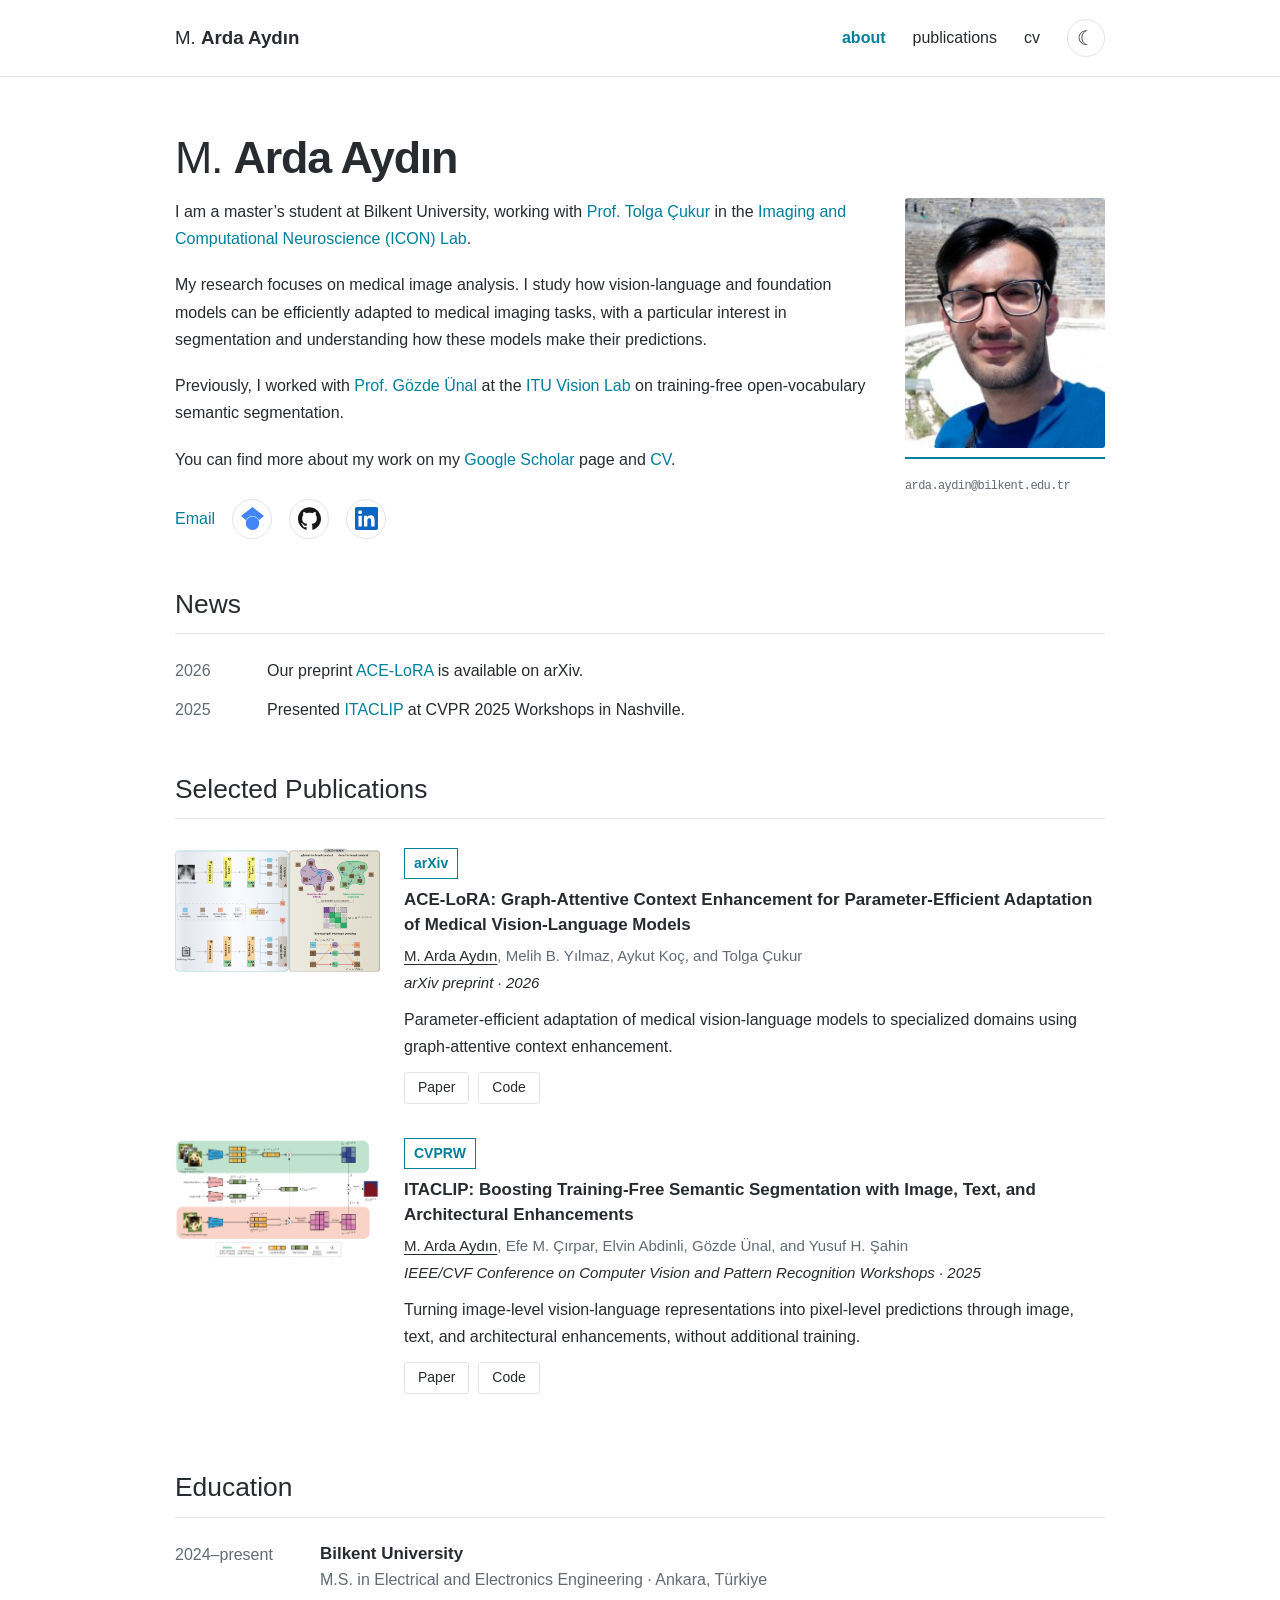
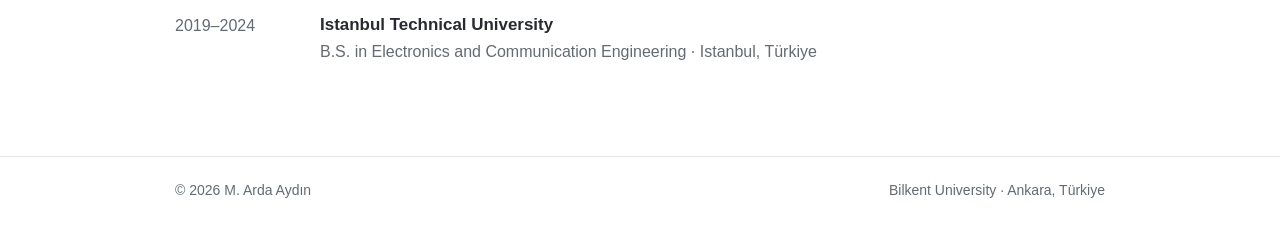
==== index.html @ 01578c2b "Add files via upload" ====
<!doctype html>
<html lang="en"><head><meta charset="utf-8"><meta name="viewport" content="width=device-width, initial-scale=1"><title>About | M. Arda Aydın</title><meta name="description" content="M. Arda Aydın is a master's student at Bilkent University researching medical vision-language models, efficient adaptation, segmentation, and interpretability."><link rel="icon" type="image/svg+xml" href="data:image/svg+xml,%3Csvg%20xmlns%3D%22http%3A//www.w3.org/2000/svg%22%20viewBox%3D%220%200%2064%2064%22%3E%3Crect%20width%3D%2264%22%20height%3D%2264%22%20rx%3D%2212%22%20fill%3D%22%23007f9c%22/%3E%3Ctext%20x%3D%2232%22%20y%3D%2244%22%20text-anchor%3D%22middle%22%20font-family%3D%22Arial%22%20font-size%3D%2239%22%20font-weight%3D%22bold%22%20fill%3D%22white%22%3EA%3C/text%3E%3C/svg%3E"><link rel="stylesheet" href="assets/style.css"><script src="assets/site.js"></script><style>
.portrait-figure .portrait-caption{margin-top:9px;padding-top:11px;border-top:2px solid var(--accent);line-height:1.45}
.portrait-figure .portrait-caption .portrait-role{color:var(--muted);font-size:.75rem;letter-spacing:.08em;text-transform:uppercase}
.portrait-figure .portrait-caption .portrait-affiliation{color:var(--text);font-size:.98rem;font-weight:600;margin-top:2px}
.portrait-figure .portrait-caption .portrait-email{color:var(--muted);font-family:ui-monospace,SFMono-Regular,Menlo,Consolas,monospace;font-size:.75rem;letter-spacing:-.05em;margin-top:8px;overflow-wrap:anywhere}
</style></head>
<body><a class="skip" href="#main">Skip to content</a><header><nav class="container nav" aria-label="Main navigation"><a class="brand" href="index.html">M. <span>Arda Aydın</span></a><div class="nav-links"><a href="index.html" aria-current="page">about</a><a href="publications.html">publications</a><a href="assets/Arda-Aydin-CV.pdf" target="_blank" rel="noopener">cv</a><button class="theme-toggle" aria-label="Switch color theme" type="button">☾</button></div></nav></header><main id="main" class="container"><h1>M. <strong>Arda Aydın</strong></h1>
<figure class="portrait-figure"><img class="portrait" src="assets/portrait.jpeg" alt="M. Arda Aydın" width="200" height="250"><figcaption class="portrait-caption"><span class="portrait-email">arda.aydin@bilkent.edu.tr</span></figcaption></figure>
<div class="intro">
<p>I am a master’s student at Bilkent University, working with <a href="https://kilyos.ee.bilkent.edu.tr/~cukur/">Prof. Tolga Çukur</a> in the <a href="https://www.icon.bilkent.edu.tr/">Imaging and Computational Neuroscience (ICON) Lab</a>.</p>
<p>My research focuses on medical image analysis. I study how vision-language and foundation models can be efficiently adapted to medical imaging tasks, with a particular interest in segmentation and understanding how these models make their predictions.</p>
<p>Previously, I worked with <a href="https://gozde-unal.github.io/">Prof. Gözde Ünal</a> at the <a href="https://ituvisionlab.github.io/people/">ITU Vision Lab</a> on training-free open-vocabulary semantic segmentation.</p>
<p>You can find more about my work on my <a href="https://scholar.google.com/citations?user=mPN5te8AAAAJ&amp;hl=en">Google Scholar</a> page and <a href="assets/Arda-Aydin-CV.pdf" target="_blank" rel="noopener">CV</a>.</p>
</div><div class="socials"><a href="mailto:arda.aydin@bilkent.edu.tr">Email</a><a href="https://scholar.google.com/citations?user=mPN5te8AAAAJ&amp;hl=en" aria-label="Google Scholar"><img class="social-icon" src="assets/googlescholar.svg" width="25" height="25" alt=""></a><a href="https://github.com/m-arda-aydn" aria-label="GitHub"><img class="social-icon" src="assets/github.svg" width="25" height="25" alt=""></a><a href="https://www.linkedin.com/in/mustafa-arda-aydin" aria-label="LinkedIn"><img class="social-icon" src="assets/linkedin.svg" width="25" height="25" alt=""></a></div>
<section class="section" aria-labelledby="news-title"><div class="section-heading"><h2 id="news-title">News</h2></div>
<div class="news-row"><span class="date">2026</span><p>Our preprint <a href="https://arxiv.org/abs/2603.17079">ACE-LoRA</a> is available on arXiv.</p></div>
<div class="news-row"><span class="date">2025</span><p>Presented <a href="https://arxiv.org/pdf/2411.12044">ITACLIP</a> at CVPR 2025 Workshops in Nashville.</p></div>
</section>
<section class="section" aria-labelledby="selected-title"><div class="section-heading"><h2 id="selected-title">Selected Publications</h2></div><article class="publication"><div class="paper-visual"><img class="paper-image" src="assets/ace-lora-overview.png" alt="ACE-LoRA method overview"></div><div class="paper-body"><span class="venue">arXiv</span><h3>ACE-LoRA: Graph-Attentive Context Enhancement for Parameter-Efficient Adaptation of Medical Vision-Language Models</h3><p class="authors"><strong>M. Arda Aydın</strong>, Melih B. Yılmaz, Aykut Koç, and Tolga Çukur</p><p class="journal">arXiv preprint · 2026</p><p class="paper-summary">Parameter-efficient adaptation of medical vision-language models to specialized domains using graph-attentive context enhancement.</p><div class="paper-links"><a class="button" href="https://arxiv.org/abs/2603.17079">Paper</a><a class="button" href="https://github.com/icon-lab/ACE-LoRA">Code</a></div></div></article><article class="publication"><div class="paper-visual"><img class="paper-image" src="assets/itaclip-overview.png" alt="ITACLIP method overview"></div><div class="paper-body"><span class="venue">CVPRW</span><h3>ITACLIP: Boosting Training-Free Semantic Segmentation with Image, Text, and Architectural Enhancements</h3><p class="authors"><strong>M. Arda Aydın</strong>, Efe M. Çırpar, Elvin Abdinli, Gözde Ünal, and Yusuf H. Şahin</p><p class="journal">IEEE/CVF Conference on Computer Vision and Pattern Recognition Workshops · 2025</p><p class="paper-summary">Turning image-level vision-language representations into pixel-level predictions through image, text, and architectural enhancements, without additional training.</p><div class="paper-links"><a class="button" href="https://openaccess.thecvf.com/content/CVPR2025W/PixFoundation/html/Aydin_ITACLIP_Boosting_Training-Free_Semantic_Segmentation_with_Image_Text_and_Architectural_CVPRW_2025_paper.html">Paper</a><a class="button" href="https://github.com/m-arda-aydn/ITACLIP">Code</a></div></div></article></section><section class="section education" aria-labelledby="education-title"><div class="section-heading"><h2 id="education-title">Education</h2></div><div class="education-item"><span class="date">2024–present</span><div><h3>Bilkent University</h3><p>M.S. in Electrical and Electronics Engineering <span class="education-place">· Ankara, Türkiye</span></p></div></div><div class="education-item"><span class="date">2019–2024</span><div><h3>Istanbul Technical University</h3><p>B.S. in Electronics and Communication Engineering <span class="education-place">· Istanbul, Türkiye</span></p></div></div></section></main><footer><div class="container footer-inner"><span>© 2026 M. Arda Aydın</span><span>Bilkent University · Ankara, Türkiye</span></div></footer></body></html>
---- assets/style.css ----
:root{color-scheme:light;--bg:#fff;--text:#272b2f;--muted:#626b73;--accent:#007f9c;--line:#e2e6e9;--soft:#f5f8fa}
:root[data-theme=dark]{color-scheme:dark;--bg:#191c20;--text:#e6e9ed;--muted:#a5afb9;--accent:#54cce7;--line:#363d44;--soft:#242a30}
*{box-sizing:border-box}html{font-size:16px;scroll-behavior:smooth}body{margin:0;background:var(--bg);color:var(--text);font-family:Arial,Helvetica,sans-serif;line-height:1.7}a{color:var(--accent);text-decoration:none}a:hover{text-decoration:underline}a:focus-visible,button:focus-visible,summary:focus-visible{outline:3px solid var(--accent);outline-offset:5px}p{margin:0 0 1.2rem}strong{font-weight:600}header{border-bottom:1px solid var(--line)}.container{width:min(930px,calc(100% - 48px));margin:auto}.nav{min-height:76px;display:flex;align-items:center;justify-content:space-between;gap:24px}.brand{font-size:1.17rem;color:var(--text);white-space:nowrap}.brand span{font-weight:600}.nav-links{display:flex;align-items:center;gap:27px}.nav-links a{color:var(--text)}.nav-links a[aria-current=page]{color:var(--accent);font-weight:600}.theme-toggle{width:38px;height:38px;border:1px solid var(--line);border-radius:50%;background:var(--bg);color:var(--text);cursor:pointer;font-size:1.25rem;display:grid;place-items:center}main{padding-top:54px;padding-bottom:72px;min-height:calc(100vh - 163px)}h1{font-size:2.8rem;font-weight:300;letter-spacing:-1.2px;line-height:1.2;margin:0 0 13px}h1 strong{font-weight:600}h2{font-size:1.65rem;line-height:1.3;font-weight:400;margin:0 0 24px}h3{font-size:1.06rem;line-height:1.5;margin:0 0 5px;font-weight:600}.subtitle{color:var(--muted);margin-bottom:30px}.intro{max-width:830px}.socials{display:flex;gap:23px;flex-wrap:wrap;margin-top:26px}.section{margin-top:48px}.section-heading{display:flex;align-items:baseline;justify-content:space-between;gap:20px;border-bottom:1px solid var(--line);margin-bottom:23px}.section-heading h2{margin-bottom:12px}.small-link{font-size:.9rem;white-space:nowrap}.news-row{display:grid;grid-template-columns:70px 1fr;gap:22px;margin-bottom:12px}.news-row p{margin:0}.date,.year{color:var(--muted);font-variant-numeric:tabular-nums}.publication{display:grid;grid-template-columns:118px 1fr;gap:25px;padding:6px 0 28px}.venue{display:inline-block;padding:4px 9px;color:var(--accent);border:1px solid var(--accent);font-size:.875rem;line-height:1.5;font-weight:600;text-align:center}.authors{font-size:.94rem;margin-bottom:2px;color:var(--muted)}.authors strong{color:var(--text);font-weight:400;text-decoration:underline;text-underline-offset:3px}.journal{font-size:.94rem;font-style:italic;margin-bottom:8px}.paper-summary{font-size:1rem;margin:10px 0 12px}.paper-links{display:flex;gap:9px;flex-wrap:wrap}.button{display:inline-block;border:1px solid var(--line);padding:3px 13px;font-size:.875rem;border-radius:3px;color:var(--text);background:var(--bg);cursor:pointer;font-family:inherit;line-height:1.7}.button:hover{border-color:var(--accent);color:var(--accent);text-decoration:none}.year-group{margin-top:32px}.year-heading{font-weight:300;color:var(--muted);font-size:1.5rem;border-bottom:1px solid var(--line);padding-bottom:8px;margin-bottom:22px}.cv-section{margin-top:34px}.cv-section h2{border-bottom:1px solid var(--line);padding-bottom:10px;font-size:1.45rem}.cv-entry{display:grid;grid-template-columns:148px 1fr;gap:22px;margin-bottom:24px}.cv-entry p{margin:0 0 6px}.cv-entry ul{padding-left:20px;margin:7px 0}.meta{color:var(--muted);font-size:.94rem}.cv-title{display:flex;justify-content:space-between;align-items:center;gap:20px}.awards{padding-left:20px}.awards li{padding-left:4px;margin-bottom:10px}footer{border-top:1px solid var(--line);padding:22px 0;color:var(--muted);font-size:.875rem}.footer-inner{display:flex;justify-content:space-between;gap:20px;flex-wrap:wrap}.skip{position:absolute;left:16px;top:-100px;background:var(--bg);padding:10px}.skip:focus{top:5px}.print-only{display:none}
@media(max-width:650px){.container{width:calc(100% - 36px)}.nav{flex-wrap:wrap;gap:10px;padding:16px 0}.nav-links{gap:22px;width:100%;justify-content:space-between}.brand{font-size:1.1rem}main{padding-top:35px}h1{font-size:2.1rem;letter-spacing:-.5px}.subtitle{font-size:.94rem}.publication{grid-template-columns:1fr;gap:10px;padding-bottom:30px}.venue{font-size:.8125rem}.cv-entry{grid-template-columns:1fr;gap:3px}.news-row{grid-template-columns:48px 1fr;gap:13px}.section{margin-top:36px}.socials{gap:16px}.section-heading{align-items:center}.section-heading h2{font-size:1.45rem}.cv-title{align-items:flex-start}h2{font-size:1.5rem}}
@media(prefers-reduced-motion:reduce){html{scroll-behavior:auto}}
@media print{header,footer,.no-print,.skip{display:none!important}.print-only{display:block}body{background:#fff;color:#111;font-size:10pt;line-height:1.5}.container{width:100%;max-width:none}main{padding:0}h1{font-size:25pt}h2{font-size:15pt}.cv-section{margin-top:18px}.cv-entry{margin-bottom:12px;break-inside:avoid}.cv-section h2{break-after:avoid}.publication{break-inside:avoid}a{color:#111}.meta,.date,.authors{color:#444}@page{size:A4;margin:16mm}}

.education-item{display:grid;grid-template-columns:120px 1fr;gap:25px;margin-bottom:19px}.education-item h3{margin-bottom:0}.education-item p{margin:0;color:var(--muted)}.education-place{white-space:nowrap}@media(max-width:650px){.education-item{grid-template-columns:1fr;gap:0}.education-place{white-space:normal}}

/* Social profile icons and paper overviews */
.socials{align-items:center;gap:17px}.socials a:has(.social-icon){display:inline-flex;align-items:center;justify-content:center;width:40px;height:40px;border:1px solid var(--line);border-radius:50%}.socials a:has(.social-icon):hover{border-color:var(--accent);background:var(--soft)}.social-icon{display:block;width:23px;height:23px;filter:none}.sr-only{position:absolute;width:1px;height:1px;padding:0;margin:-1px;overflow:hidden;clip:rect(0,0,0,0);white-space:nowrap;border:0}
.publication{grid-template-columns:205px minmax(0,1fr);gap:24px;align-items:start}.publication--text-only{grid-template-columns:1fr}.paper-visual{width:100%;max-width:205px}.paper-image{display:block;width:100%;height:124px;object-fit:fill}.paper-body{min-width:0}.publication .venue{margin-bottom:8px}.paper-links{margin-top:12px}
@media(max-width:650px){.publication{grid-template-columns:120px minmax(0,1fr);gap:15px}.paper-visual{max-width:120px}.paper-image{height:73px}.publication--text-only{grid-template-columns:1fr}.paper-summary{margin:8px 0}.publication h3{overflow-wrap:anywhere}}
@media(max-width:430px){.publication{grid-template-columns:1fr}.paper-visual{max-width:205px}.paper-image{height:124px}.publication--text-only{grid-template-columns:1fr}}
:root[data-theme=dark] .social-icon[src$="github.svg"]{filter:invert(1)}
.portrait-figure{width:200px;float:right;margin:0 0 24px 30px}.portrait{display:block;width:200px;height:250px;object-fit:cover;border-radius:3px}.portrait-figure figcaption{padding-top:9px;color:var(--muted);font-size:.875rem;line-height:1.4}.portrait-figure figcaption span,.portrait-figure figcaption a{display:block}.portrait-figure figcaption a{margin-top:6px;overflow-wrap:anywhere}
@media(max-width:650px){.portrait-figure{float:none;margin:0 0 24px;width:200px;max-width:100%}.portrait{max-width:100%}}
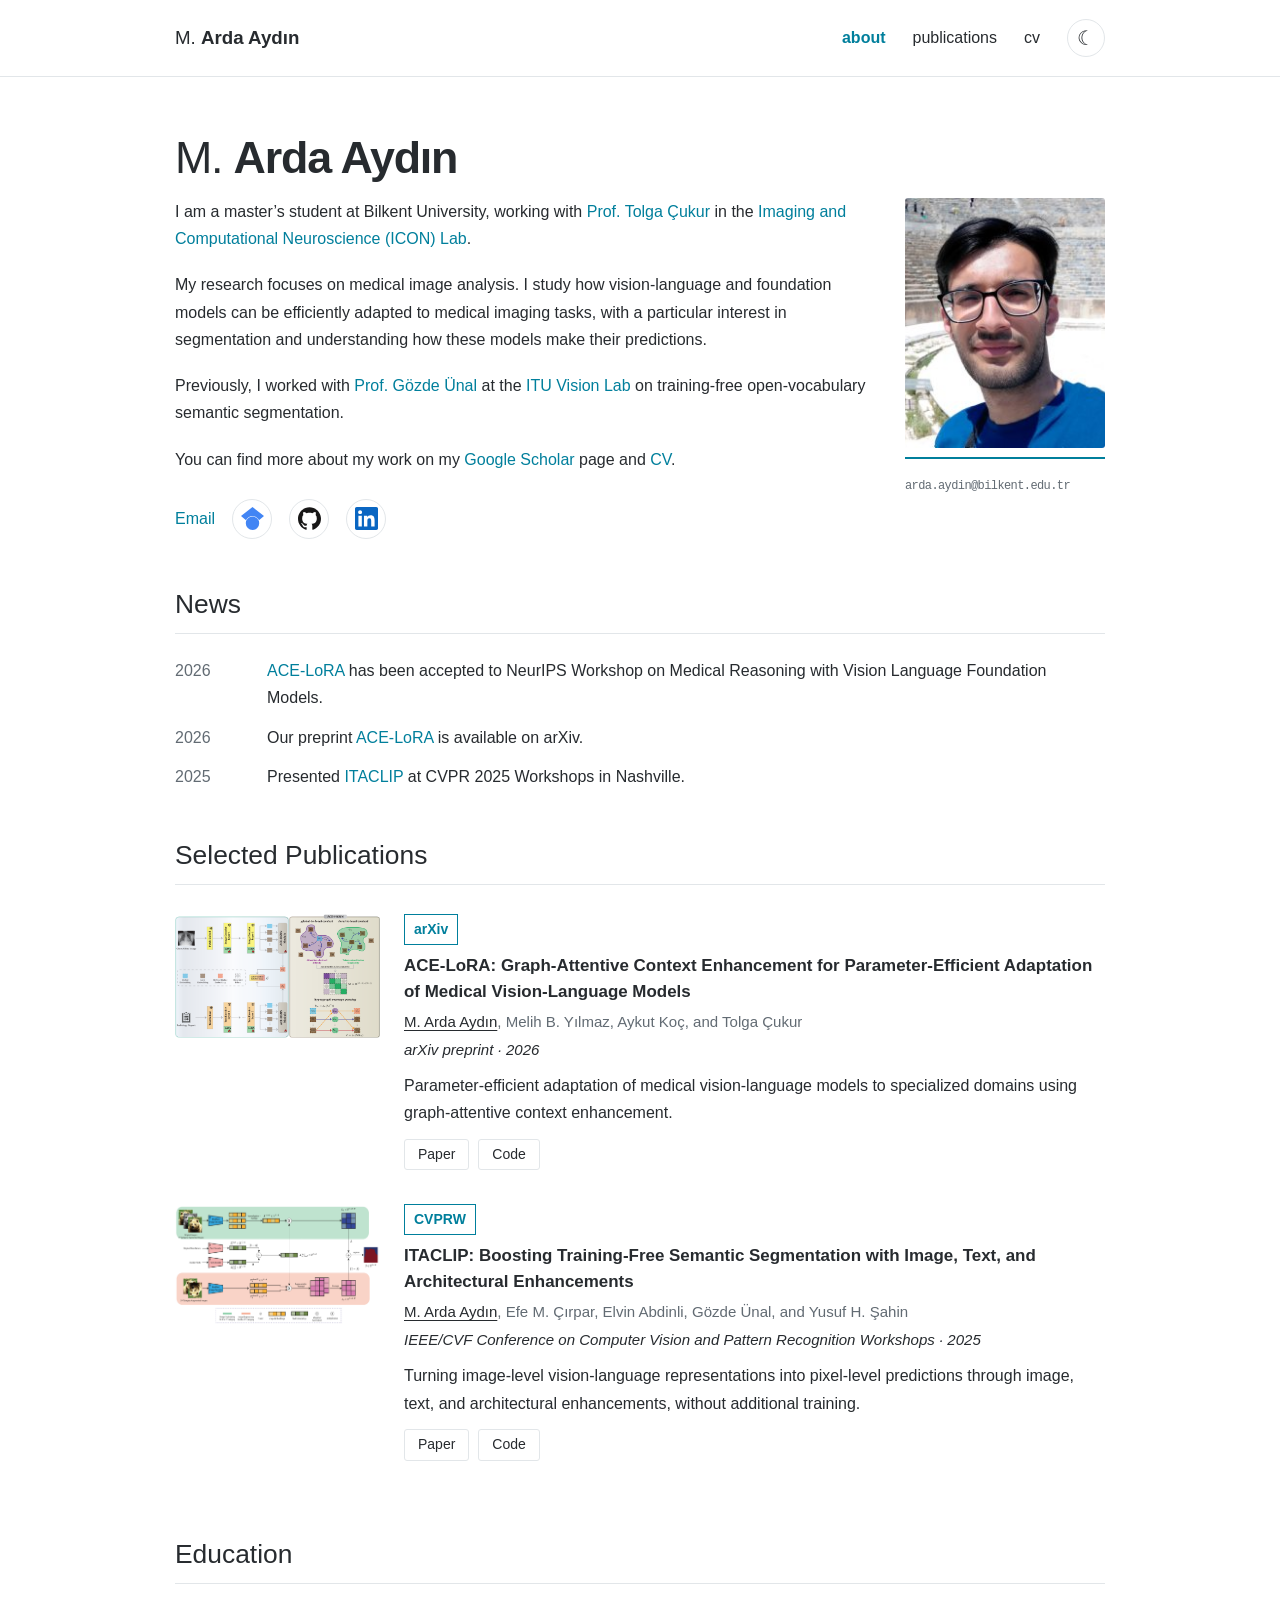
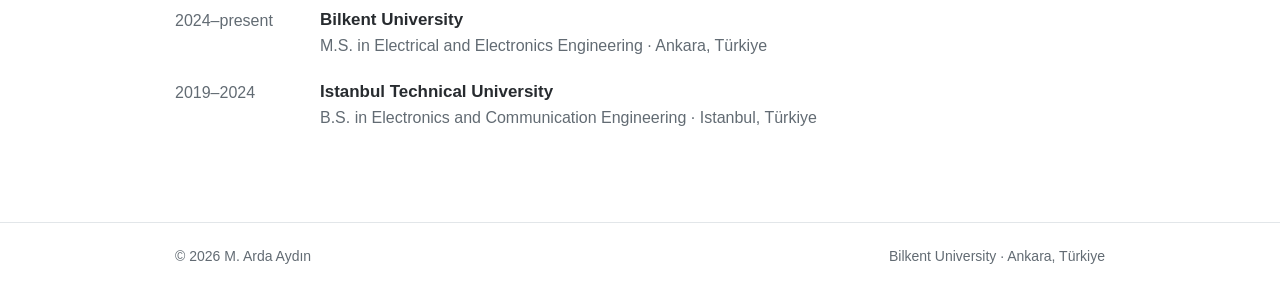
==== commit 2fd84f88: "Add news section for recent publications Added news items about ACE-LoRA and ITACLIP publications." ====
--- a/index.html
+++ b/index.html
@@ -1,5 +1,5 @@
 <!doctype html>
-<html lang="en"><head><meta charset="utf-8"><meta name="viewport" content="width=device-width, initial-scale=1"><title>About | M. Arda Aydın</title><meta name="description" content="M. Arda Aydın is a master's student at Bilkent University researching medical vision-language models, efficient adaptation, segmentation, and interpretability."><link rel="icon" type="image/svg+xml" href="data:image/svg+xml,%3Csvg%20xmlns%3D%22http%3A//www.w3.org/2000/svg%22%20viewBox%3D%220%200%2064%2064%22%3E%3Crect%20width%3D%2264%22%20height%3D%2264%22%20rx%3D%2212%22%20fill%3D%22%23007f9c%22/%3E%3Ctext%20x%3D%2232%22%20y%3D%2244%22%20text-anchor%3D%22middle%22%20font-family%3D%22Arial%22%20font-size%3D%2239%22%20font-weight%3D%22bold%22%20fill%3D%22white%22%3EA%3C/text%3E%3C/svg%3E"><link rel="stylesheet" href="assets/style.css"><script src="assets/site.js"></script><style>
+<html lang="en"><head><meta charset="utf-8"><meta name="viewport" content="width=device-width, initial-scale=1"><title>About | M. Arda Aydın</title><meta name="description" content="M. Arda Aydın"><link rel="icon" type="image/svg+xml" href="data:image/svg+xml,%3Csvg%20xmlns%3D%22http%3A//www.w3.org/2000/svg%22%20viewBox%3D%220%200%2064%2064%22%3E%3Crect%20width%3D%2264%22%20height%3D%2264%22%20rx%3D%2212%22%20fill%3D%22%23007f9c%22/%3E%3Ctext%20x%3D%2232%22%20y%3D%2244%22%20text-anchor%3D%22middle%22%20font-family%3D%22Arial%22%20font-size%3D%2239%22%20font-weight%3D%22bold%22%20fill%3D%22white%22%3EA%3C/text%3E%3C/svg%3E"><link rel="stylesheet" href="assets/style.css"><script src="assets/site.js"></script><style>
 .portrait-figure .portrait-caption{margin-top:9px;padding-top:11px;border-top:2px solid var(--accent);line-height:1.45}
 .portrait-figure .portrait-caption .portrait-role{color:var(--muted);font-size:.75rem;letter-spacing:.08em;text-transform:uppercase}
 .portrait-figure .portrait-caption .portrait-affiliation{color:var(--text);font-size:.98rem;font-weight:600;margin-top:2px}
@@ -14,7 +14,8 @@
 <p>You can find more about my work on my <a href="https://scholar.google.com/citations?user=mPN5te8AAAAJ&amp;hl=en">Google Scholar</a> page and <a href="assets/Arda-Aydin-CV.pdf" target="_blank" rel="noopener">CV</a>.</p>
 </div><div class="socials"><a href="mailto:arda.aydin@bilkent.edu.tr">Email</a><a href="https://scholar.google.com/citations?user=mPN5te8AAAAJ&amp;hl=en" aria-label="Google Scholar"><img class="social-icon" src="assets/googlescholar.svg" width="25" height="25" alt=""></a><a href="https://github.com/m-arda-aydn" aria-label="GitHub"><img class="social-icon" src="assets/github.svg" width="25" height="25" alt=""></a><a href="https://www.linkedin.com/in/mustafa-arda-aydin" aria-label="LinkedIn"><img class="social-icon" src="assets/linkedin.svg" width="25" height="25" alt=""></a></div>
 <section class="section" aria-labelledby="news-title"><div class="section-heading"><h2 id="news-title">News</h2></div>
+<div class="news-row"><span class="date">2026</span><p><a href="https://arxiv.org/abs/2603.17079">ACE-LoRA</a> has been accepted to NeurIPS Workshop on Medical Reasoning with Vision Language Foundation Models.</p></div>
 <div class="news-row"><span class="date">2026</span><p>Our preprint <a href="https://arxiv.org/abs/2603.17079">ACE-LoRA</a> is available on arXiv.</p></div>
 <div class="news-row"><span class="date">2025</span><p>Presented <a href="https://arxiv.org/pdf/2411.12044">ITACLIP</a> at CVPR 2025 Workshops in Nashville.</p></div>
 </section>
-<section class="section" aria-labelledby="selected-title"><div class="section-heading"><h2 id="selected-title">Selected Publications</h2></div><article class="publication"><div class="paper-visual"><img class="paper-image" src="assets/ace-lora-overview.png" alt="ACE-LoRA method overview"></div><div class="paper-body"><span class="venue">arXiv</span><h3>ACE-LoRA: Graph-Attentive Context Enhancement for Parameter-Efficient Adaptation of Medical Vision-Language Models</h3><p class="authors"><strong>M. Arda Aydın</strong>, Melih B. Yılmaz, Aykut Koç, and Tolga Çukur</p><p class="journal">arXiv preprint · 2026</p><p class="paper-summary">Parameter-efficient adaptation of medical vision-language models to specialized domains using graph-attentive context enhancement.</p><div class="paper-links"><a class="button" href="https://arxiv.org/abs/2603.17079">Paper</a><a class="button" href="https://github.com/icon-lab/ACE-LoRA">Code</a></div></div></article><article class="publication"><div class="paper-visual"><img class="paper-image" src="assets/itaclip-overview.png" alt="ITACLIP method overview"></div><div class="paper-body"><span class="venue">CVPRW</span><h3>ITACLIP: Boosting Training-Free Semantic Segmentation with Image, Text, and Architectural Enhancements</h3><p class="authors"><strong>M. Arda Aydın</strong>, Efe M. Çırpar, Elvin Abdinli, Gözde Ünal, and Yusuf H. Şahin</p><p class="journal">IEEE/CVF Conference on Computer Vision and Pattern Recognition Workshops · 2025</p><p class="paper-summary">Turning image-level vision-language representations into pixel-level predictions through image, text, and architectural enhancements, without additional training.</p><div class="paper-links"><a class="button" href="https://openaccess.thecvf.com/content/CVPR2025W/PixFoundation/html/Aydin_ITACLIP_Boosting_Training-Free_Semantic_Segmentation_with_Image_Text_and_Architectural_CVPRW_2025_paper.html">Paper</a><a class="button" href="https://github.com/m-arda-aydn/ITACLIP">Code</a></div></div></article></section><section class="section education" aria-labelledby="education-title"><div class="section-heading"><h2 id="education-title">Education</h2></div><div class="education-item"><span class="date">2024–present</span><div><h3>Bilkent University</h3><p>M.S. in Electrical and Electronics Engineering <span class="education-place">· Ankara, Türkiye</span></p></div></div><div class="education-item"><span class="date">2019–2024</span><div><h3>Istanbul Technical University</h3><p>B.S. in Electronics and Communication Engineering <span class="education-place">· Istanbul, Türkiye</span></p></div></div></section></main><footer><div class="container footer-inner"><span>© 2026 M. Arda Aydın</span><span>Bilkent University · Ankara, Türkiye</span></div></footer></body></html>+<section class="section" aria-labelledby="selected-title"><div class="section-heading"><h2 id="selected-title">Selected Publications</h2></div><article class="publication"><div class="paper-visual"><img class="paper-image" src="assets/ace-lora-overview.png" alt="ACE-LoRA method overview"></div><div class="paper-body"><span class="venue">arXiv</span><h3>ACE-LoRA: Graph-Attentive Context Enhancement for Parameter-Efficient Adaptation of Medical Vision-Language Models</h3><p class="authors"><strong>M. Arda Aydın</strong>, Melih B. Yılmaz, Aykut Koç, and Tolga Çukur</p><p class="journal">arXiv preprint · 2026</p><p class="paper-summary">Parameter-efficient adaptation of medical vision-language models to specialized domains using graph-attentive context enhancement.</p><div class="paper-links"><a class="button" href="https://arxiv.org/abs/2603.17079">Paper</a><a class="button" href="https://github.com/icon-lab/ACE-LoRA">Code</a></div></div></article><article class="publication"><div class="paper-visual"><img class="paper-image" src="assets/itaclip-overview.png" alt="ITACLIP method overview"></div><div class="paper-body"><span class="venue">CVPRW</span><h3>ITACLIP: Boosting Training-Free Semantic Segmentation with Image, Text, and Architectural Enhancements</h3><p class="authors"><strong>M. Arda Aydın</strong>, Efe M. Çırpar, Elvin Abdinli, Gözde Ünal, and Yusuf H. Şahin</p><p class="journal">IEEE/CVF Conference on Computer Vision and Pattern Recognition Workshops · 2025</p><p class="paper-summary">Turning image-level vision-language representations into pixel-level predictions through image, text, and architectural enhancements, without additional training.</p><div class="paper-links"><a class="button" href="https://openaccess.thecvf.com/content/CVPR2025W/PixFoundation/html/Aydin_ITACLIP_Boosting_Training-Free_Semantic_Segmentation_with_Image_Text_and_Architectural_CVPRW_2025_paper.html">Paper</a><a class="button" href="https://github.com/m-arda-aydn/ITACLIP">Code</a></div></div></article></section><section class="section education" aria-labelledby="education-title"><div class="section-heading"><h2 id="education-title">Education</h2></div><div class="education-item"><span class="date">2024–present</span><div><h3>Bilkent University</h3><p>M.S. in Electrical and Electronics Engineering <span class="education-place">· Ankara, Türkiye</span></p></div></div><div class="education-item"><span class="date">2019–2024</span><div><h3>Istanbul Technical University</h3><p>B.S. in Electronics and Communication Engineering <span class="education-place">· Istanbul, Türkiye</span></p></div></div></section></main><footer><div class="container footer-inner"><span>© 2026 M. Arda Aydın</span><span>Bilkent University · Ankara, Türkiye</span></div></footer></body></html>
